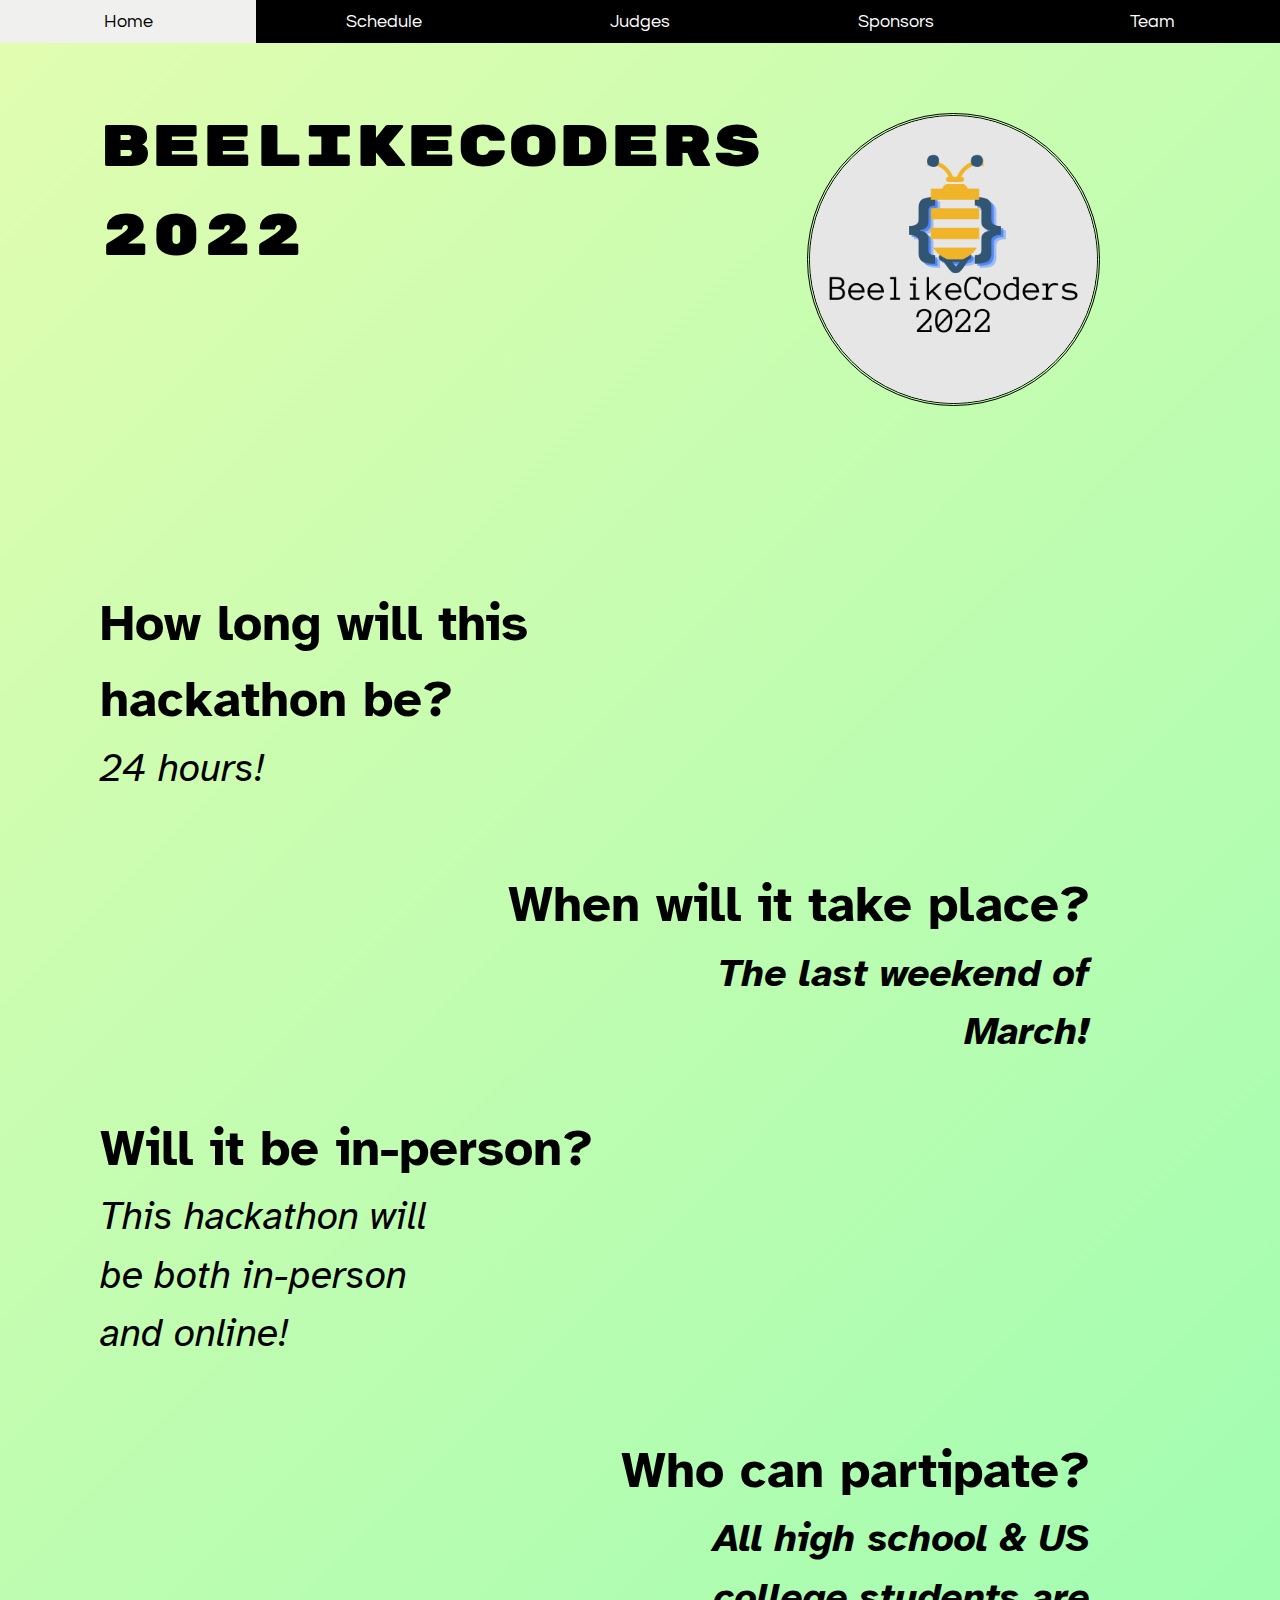
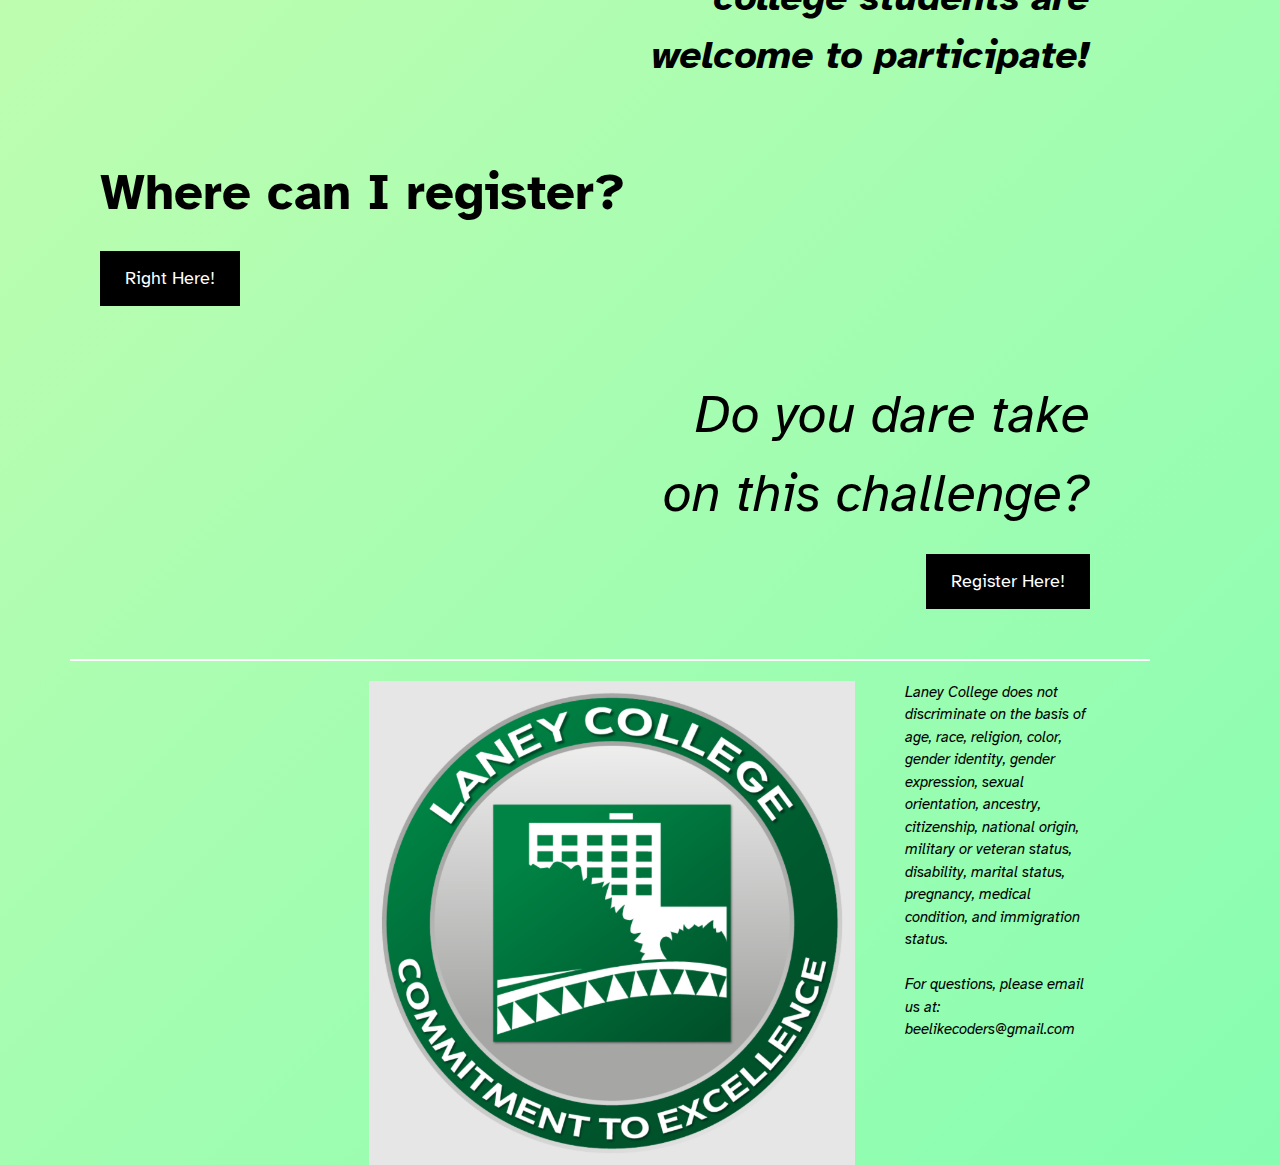
==== index.html @ 4597e3c4 "Update index.html" ====
<!DOCTYPE html>
<html>
  
  <link rel="stylesheet" href="design.css">
  <link rel="stylesheet" href="messagesStyling.css">
  <link rel="stylesheet" href="judgesStylesheet.css">
  <link rel="stylesheet" href="https://www.w3schools.com/w3css/4/w3.css">

<!--Website Icon-->
<link id ="webLogo"rel = "icon" href = "photos/webLogo.png" type = "image/x-icon"> 
<!--done-->

<!--Webpage Title-->
<title>Register Now!</title>
<!--ddone-->

<!--Google Font(s)-->
<link rel="preconnect" href="https://fonts.googleapis.com">
<link rel="preconnect" href="https://fonts.gstatic.com" crossorigin>
<link href="https://fonts.googleapis.com/css2?family=Rubik+Mono+One&display=swap" rel="stylesheet">

<link rel="preconnect" href="https://fonts.googleapis.com">
<link rel="preconnect" href="https://fonts.gstatic.com" crossorigin>
<link href="https://fonts.googleapis.com/css2?family=Questrial&display=swap" rel="stylesheet">

<link rel="preconnect" href="https://fonts.googleapis.com">
<link rel="preconnect" href="https://fonts.gstatic.com" crossorigin>
<link href="https://fonts.googleapis.com/css2?family=Contrail+One&display=swap" rel="stylesheet">

<link rel="preconnect" href="https://fonts.googleapis.com">
<link rel="preconnect" href="https://fonts.gstatic.com" crossorigin>
<link href="https://fonts.googleapis.com/css2?family=Atkinson+Hyperlegible&display=swap" rel="stylesheet">

<link rel="preconnect" href="https://fonts.googleapis.com">
<link rel="preconnect" href="https://fonts.gstatic.com" crossorigin>
<link href="https://fonts.googleapis.com/css2?family=Atkinson+Hyperlegible:ital,wght@1,700&display=swap" rel="stylesheet">
<!--done-->

<!--THE SYNTAX TO LINK A BUTTON TO ANOTHER HTML FILE IS THE FOLLOWING: a href = "judgesPage.html"-->

<head>
  <div class="w3-bar w3-black">
    <a id="menuTab" style="width:20%" a href="index.html"class="menuTab w3-bar-item w3-btn">Home</a>
    <a id="menuTab" style="width:20%" a href="schedulePage.html"class="w3-bar-item w3-btn">Schedule</a>
    <a id="menuTab" style="width:20%" a href="judgesPage.html" class="w3-bar-item w3-btn">Judges</a>
    <a id="menuTab" style="width:20%" a href="sponsorsPage.html"class="w3-bar-item w3-btn">Sponsors</a>
    <a id="menuTab" style="width:20%" a href="team.html"class="w3-bar-item w3-btn">Team</a>
  </div>

    
  <blockquote id="firstHeading">BeeLikeCoders<br>2022</blockquote>
  <div style="text-align: right;">
    
    <div class ="fixedImage right">
      
      <img class="logoSize" src="photos/webLogo.png">
    </div>
    <br> <br> <br> <br> <br> <br> <br>   <br> <br> <br> <br> <br> <br> <br><br> <br> <br> <br> <br> <br> <br>
  <blockquote id="leftText" style="margin-top: 70px; ">How long will this <br>hackathon be?<br></blockquote>
  <blockquote id="leftResponseText">24 hours!<br></blockquote>
  <blockquote id="rightText">When will it take place?</blockquote>
  <blockquote id="rightResponseText">The last weekend of<br>March!</blockquote>
  <blockquote  id="leftText">Will it be in-person?</blockquote>
  <blockquote id="leftResponseText">This hackathon will<br> be both in-person <br>and online!</blockquote>
  <blockquote  id="rightText">Who can partipate?</blockquote>
  <blockquote id="rightResponseText">All high school & US <br>college students are<br> welcome to participate!</blockquote>
  <blockquote id="leftText"style="margin-top: 70px;margin-bottom: 20px;">Where can I register?</blockquote>
  <div class="left">
  <a class ="hereButton"href="https://docs.google.com/forms/d/e/1FAIpQLSe9pr5tA6DZFbzsKHcLod3ih5hoxk2jKizi_QZ96RVuFKWLeg/viewform" target="_blank">Right Here!</a>
  </div>
  <blockquote id="bottomText">Do you dare take<br>on this challenge?</blockquote>
  <div class="right">
  <a class ="hereButton" style="text-align: left;"href="https://docs.google.com/forms/d/e/1FAIpQLSe9pr5tA6DZFbzsKHcLod3ih5hoxk2jKizi_QZ96RVuFKWLeg/viewform" target="_blank">Register Here!</a>
  </div>


</head>
<body>

</body>
<!--BOTTOM OF PAGE-->
<hr class="horizontalLine" style="margin-top: 50px;">


<div class="slideshow-container" style="float: left;  margin-left: 45px; margin-right: 50px">

  <div class="mySlides fade">
    <div class="numbertext"></div>
    <img id="slideshowLogo"src="photos/laney.png" style="width:60%; max-width: 60%;min-width: 60%;">
  
  </div>

  <div class="mySlides fade">
    <div class="numbertext"></div>
    <img id="slideshowLogo"src="photos/ASLC.png" style="width:60%; max-width: 60%;min-width: 60%;">
  
  </div>

  <div class="mySlides fade">
    <div class="numbertext"></div>
    <img id="slideshowLogo"src="photos/EngineeringClub_BCC.png" style="width:60%; max-width: 60%;min-width: 60%;">
  
  </div>
  
  <div class="mySlides fade">
    <div class="numbertext"></div>
    <img id="slideshowLogo"src="photos/bsulogo.png" style="width:60%; max-width: 60%;min-width: 60%;">
  
  </div>

  <div class="mySlides fade">
    <div class="numbertext"></div>
    <img id="slideshowLogo"src="photos/mindfulUnionLogo.png" style="width:60%; max-width: 60%;min-width: 60%;">
  
  </div>
  
  </div>
  
  <div style="text-align:center">
    <span class="dot"></span> <!--if you add another logo image add another one of these-->
    <span class="dot"></span> 
    <span class="dot"></span> 
    <span class="dot"></span> 
    <span class="dot"></span> 
  </div>

    <blockquote id="laneyMessage">Laney College does not discriminate on the basis of age, race, religion, color, gender identity, gender expression, 
      sexual orientation, ancestry, citizenship, national origin, military or veteran status, disability, marital status, pregnancy, medical condition, 
      and immigration status.<br><br>For questions, please email us at: beelikecoders@gmail.com</blockquote>
    
    <script>
      var slideIndex = 0;
      showSlides();
      
      function showSlides() {
        var i;
        var slides = document.getElementsByClassName("mySlides");
        var dots = document.getElementsByClassName("dot");
        for (i = 0; i < slides.length; i++) {
          slides[i].style.display = "none";  
        }
        slideIndex++;
        if (slideIndex > slides.length) {slideIndex = 1}    
        for (i = 0; i < dots.length; i++) {
          dots[i].className = dots[i].className.replace(" active", "");
        }
        slides[slideIndex-1].style.display = "block";  
        dots[slideIndex-1].className += " active";
        setTimeout(showSlides, 2000); // Change image every 2 seconds
      }
      </script>
</html>
---- design.css ----
html, body {
    width: 100%;
    height:100%;
}

.bottom{
    position: static bottom;
    bottom: 0;
    left: 0;
}
  
body {
    background: linear-gradient(-45deg,#FF26B8, #FF28B9, #73DEFE, #74FDB2, #E2FDB0);
    background-size: 900% 900%;
    animation: gradient 15s ease infinite;
}
  
@keyframes gradient {
    0% {
        background-position: 0% 50%;
    }
    50% {
        background-position: 100% 50%;
    }
    100% {
        background-position: 0% 50%;
    }
}

#firstHeading {
    font-family: 'Rubik Mono One', sans-serif;
    font-size: 397%;
    padding-top: none;
    float:left;
    margin-left: 100px; 
}

#leftText {
    font-family: 'Atkinson Hyperlegible', sans-serif;
    font-size: 340%; 
    margin-left: 100px; 
    text-align: left;
    font-weight: bolder;
    margin-bottom: 0px;
    margin-top: 30px;
}

#leftResponseText {
    font-family: 'Atkinson Hyperlegible', sans-serif;
    font-size: 260%; 
    margin-left: 100px; 
    text-align: left;
    margin-bottom: 70px;
    margin-top: 0px;
    font-style: oblique;

}

#rightText {
    font-family: 'Atkinson Hyperlegible', sans-serif;
    font-size: 340%; 
    margin-right: 190px; 
    margin-top: 70px; 
    text-align: right;
    font-weight: bold;
    margin-bottom: 0px;
}

#rightResponseText {
    font-family: 'Atkinson Hyperlegible', sans-serif;
    font-size: 260%;
    margin-right: 190px; 
    text-align: right;
    font-weight: bold;
    margin-bottom: 50px;
    margin-top: 0px;
    font-style: italic;
}

#bottomText {
    font-family: 'Atkinson Hyperlegible', sans-serif;
    font-size: 350%;
    margin-left: 100px; 
    margin-right: 190px; 
    margin-top: 70px; 
    font-style: italic;
    text-align: right;
    margin-bottom: 20px;
}

.highlight{
    text-shadow: -1px 1px 0 white;
}

#laneyMessage {
    font-family: 'Atkinson Hyperlegible', sans-serif;
    font-size: 15px;
    margin-left: 5px;
    margin-right: 190px;  
    margin-top: 10x; 
    font-style: italic;
    text-align: left;
    margin-bottom: 10px;
}
/*HERE BUTTON*/
.hereButton:link, .hereButton:visited {
    font-family: 'Atkinson Hyperlegible', sans-serif;
    background-color: black;
    color: white;
    margin-right: 190px; 
    margin-left: 100px; 
    padding: 14px 25px;
    text-align: center;
    font-size: large;
    text-decoration: none;
    display: inline-block;

  }

  .left{
    text-align: left;
  }
  
  
  .right{
    text-align: right;
  }
  .hereButton:hover, .hereButton:active {
    background-color: grey;
  }

  /*DONE*/
.horizontalLine {

    border: 1px solid white;
    margin-left: 70px;
    margin-right: 130px; 
    margin-top: 90px;
  }

.w3-btn {
    font-style: normal;
    font-family: 'Questrial', sans-serif;
    font-size: 18px;
}
.w3-btn:hover {

    background-color: #F0F1EF;
    color: black;
}
#laneyLogo {
    position: fixed;
    padding: 20px;
}

.logoSize{
    width: 50%;
    max-width: 50%;
    min-width: 50%;
  margin-top: 70px; 
  margin-right: 180px; 
  border-color: black;
  border-radius: 50%;
  border-style: double;
  float: right;

}
.fixedImage{

    position: absolute;
    right: 0px;
    
}
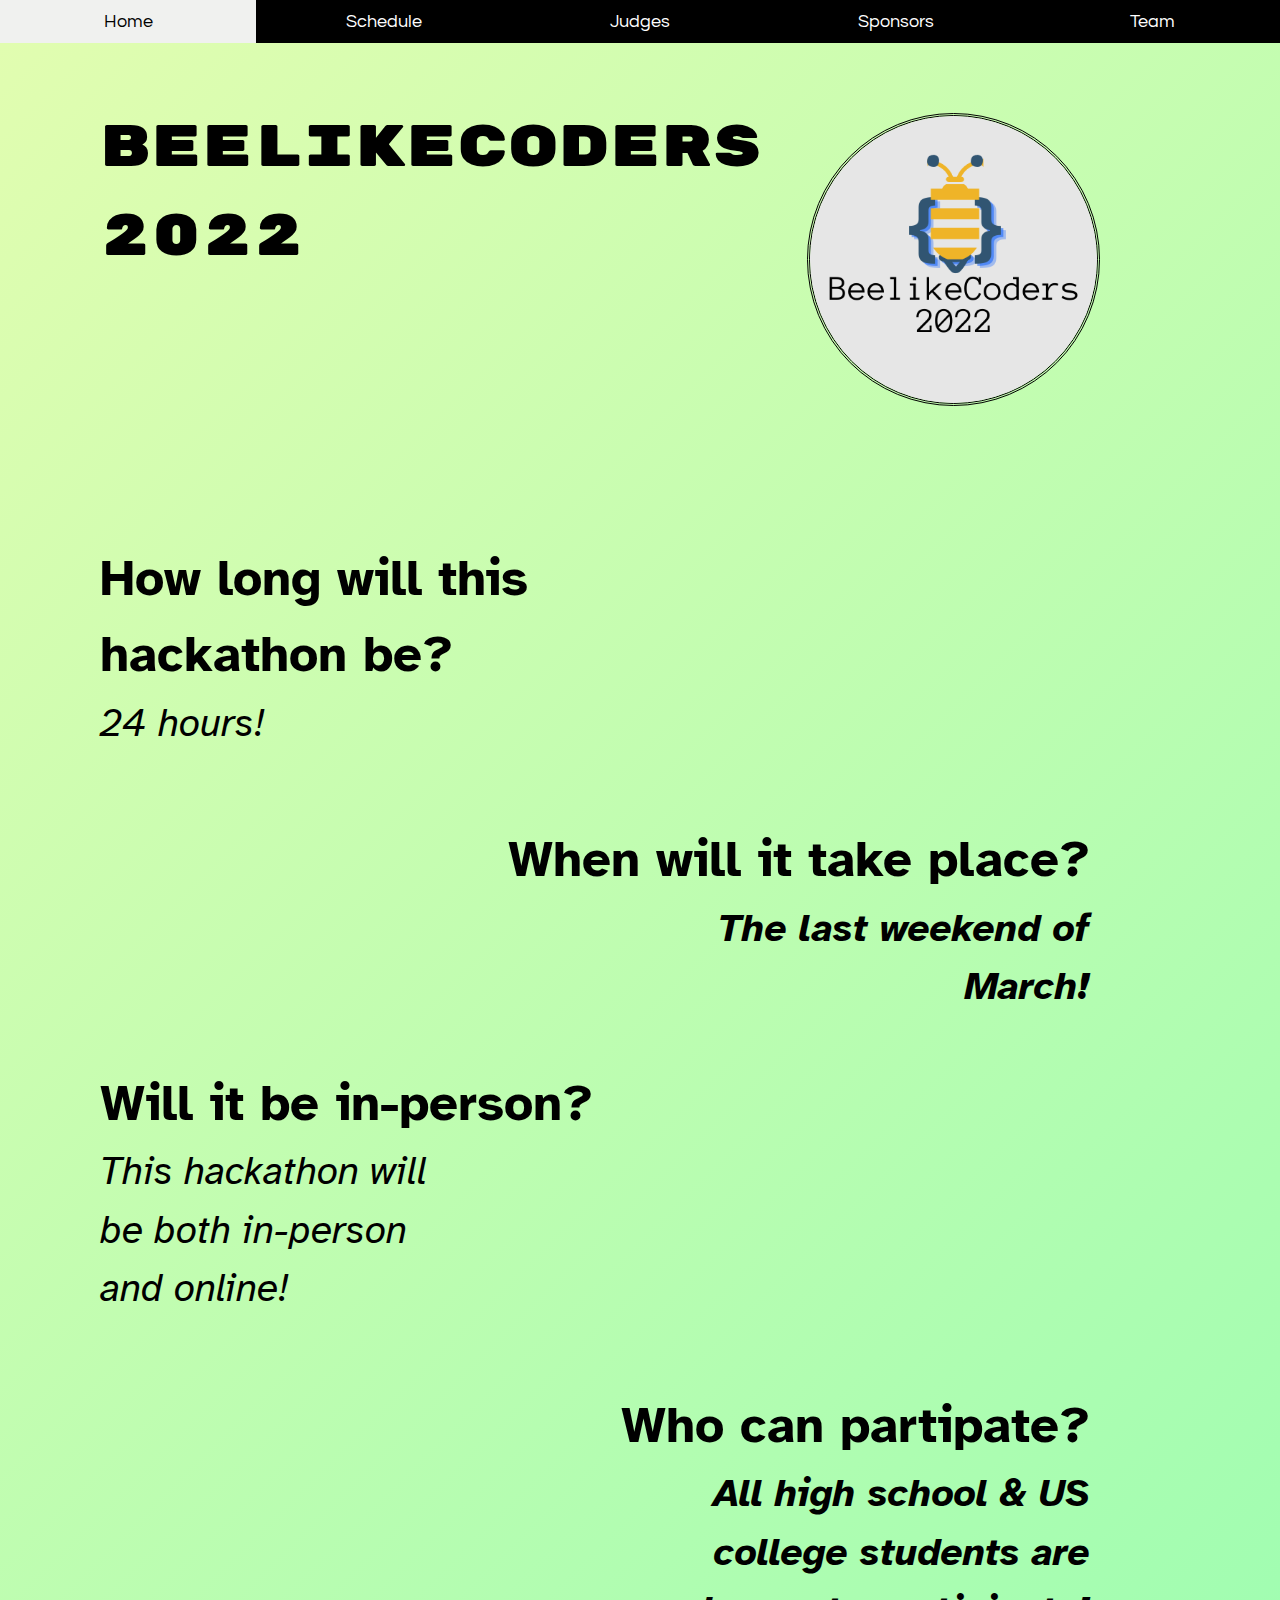
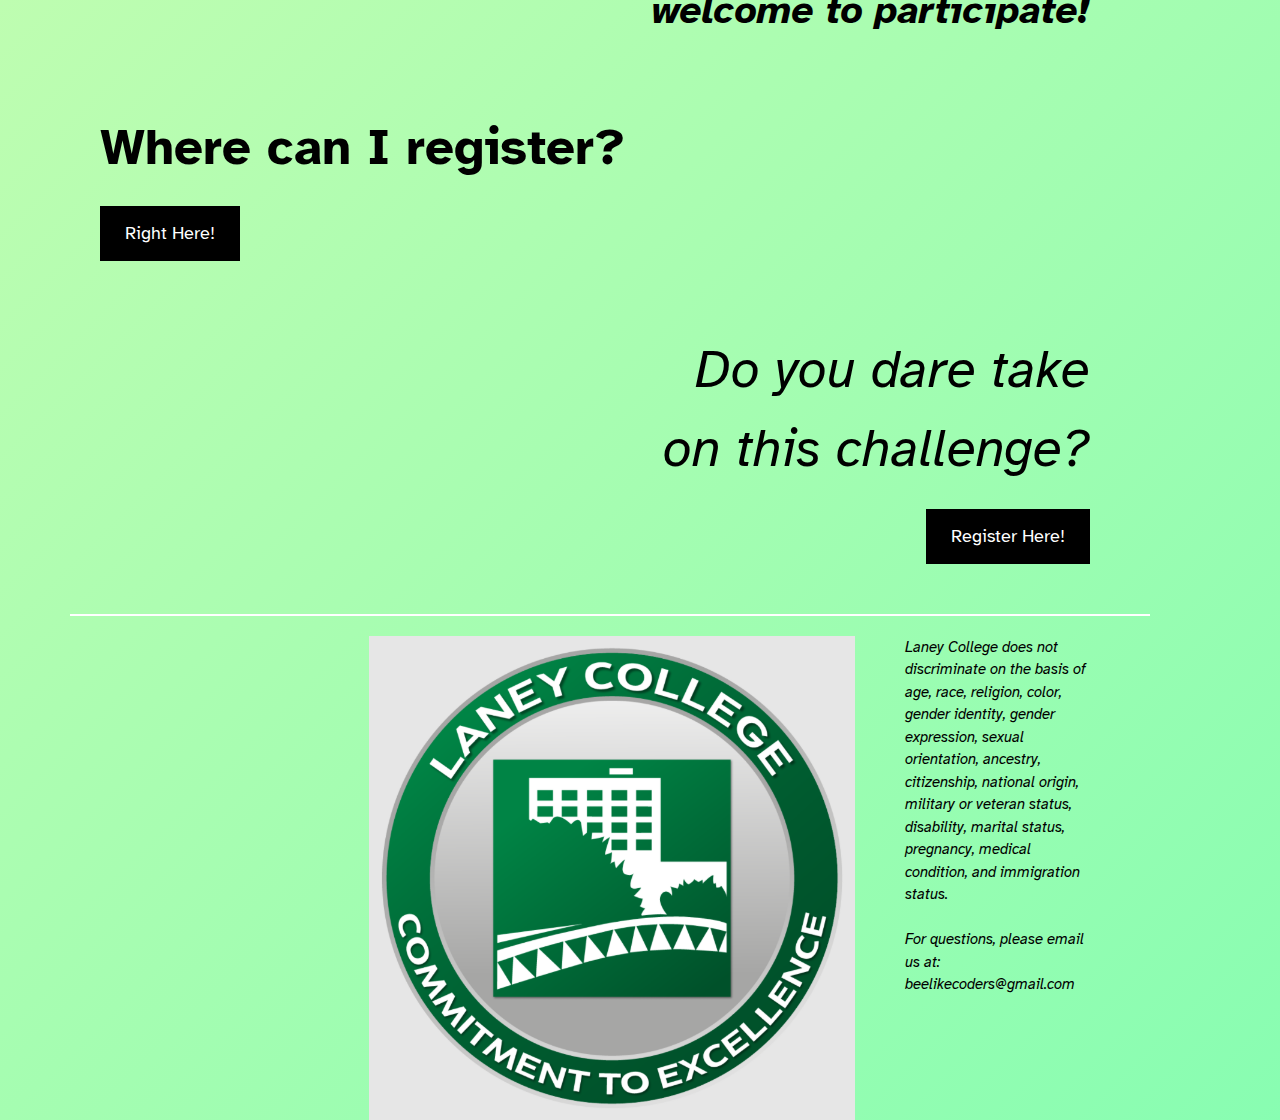
==== commit 5a1b5380: "Update index.html" ====
--- a/index.html
+++ b/index.html
@@ -55,7 +55,7 @@
       
       <img class="logoSize" src="photos/webLogo.png">
     </div>
-    <br> <br> <br> <br> <br> <br> <br>   <br> <br> <br> <br> <br> <br> <br><br> <br> <br> <br> <br> <br> <br>
+    <br> <br> <br> <br> <br> <br> <br>   <br> <br> <br> <br> <br> <br> <br><br> <br> <br> <br> <br> 
   <blockquote id="leftText" style="margin-top: 70px; ">How long will this <br>hackathon be?<br></blockquote>
   <blockquote id="leftResponseText">24 hours!<br></blockquote>
   <blockquote id="rightText">When will it take place?</blockquote>
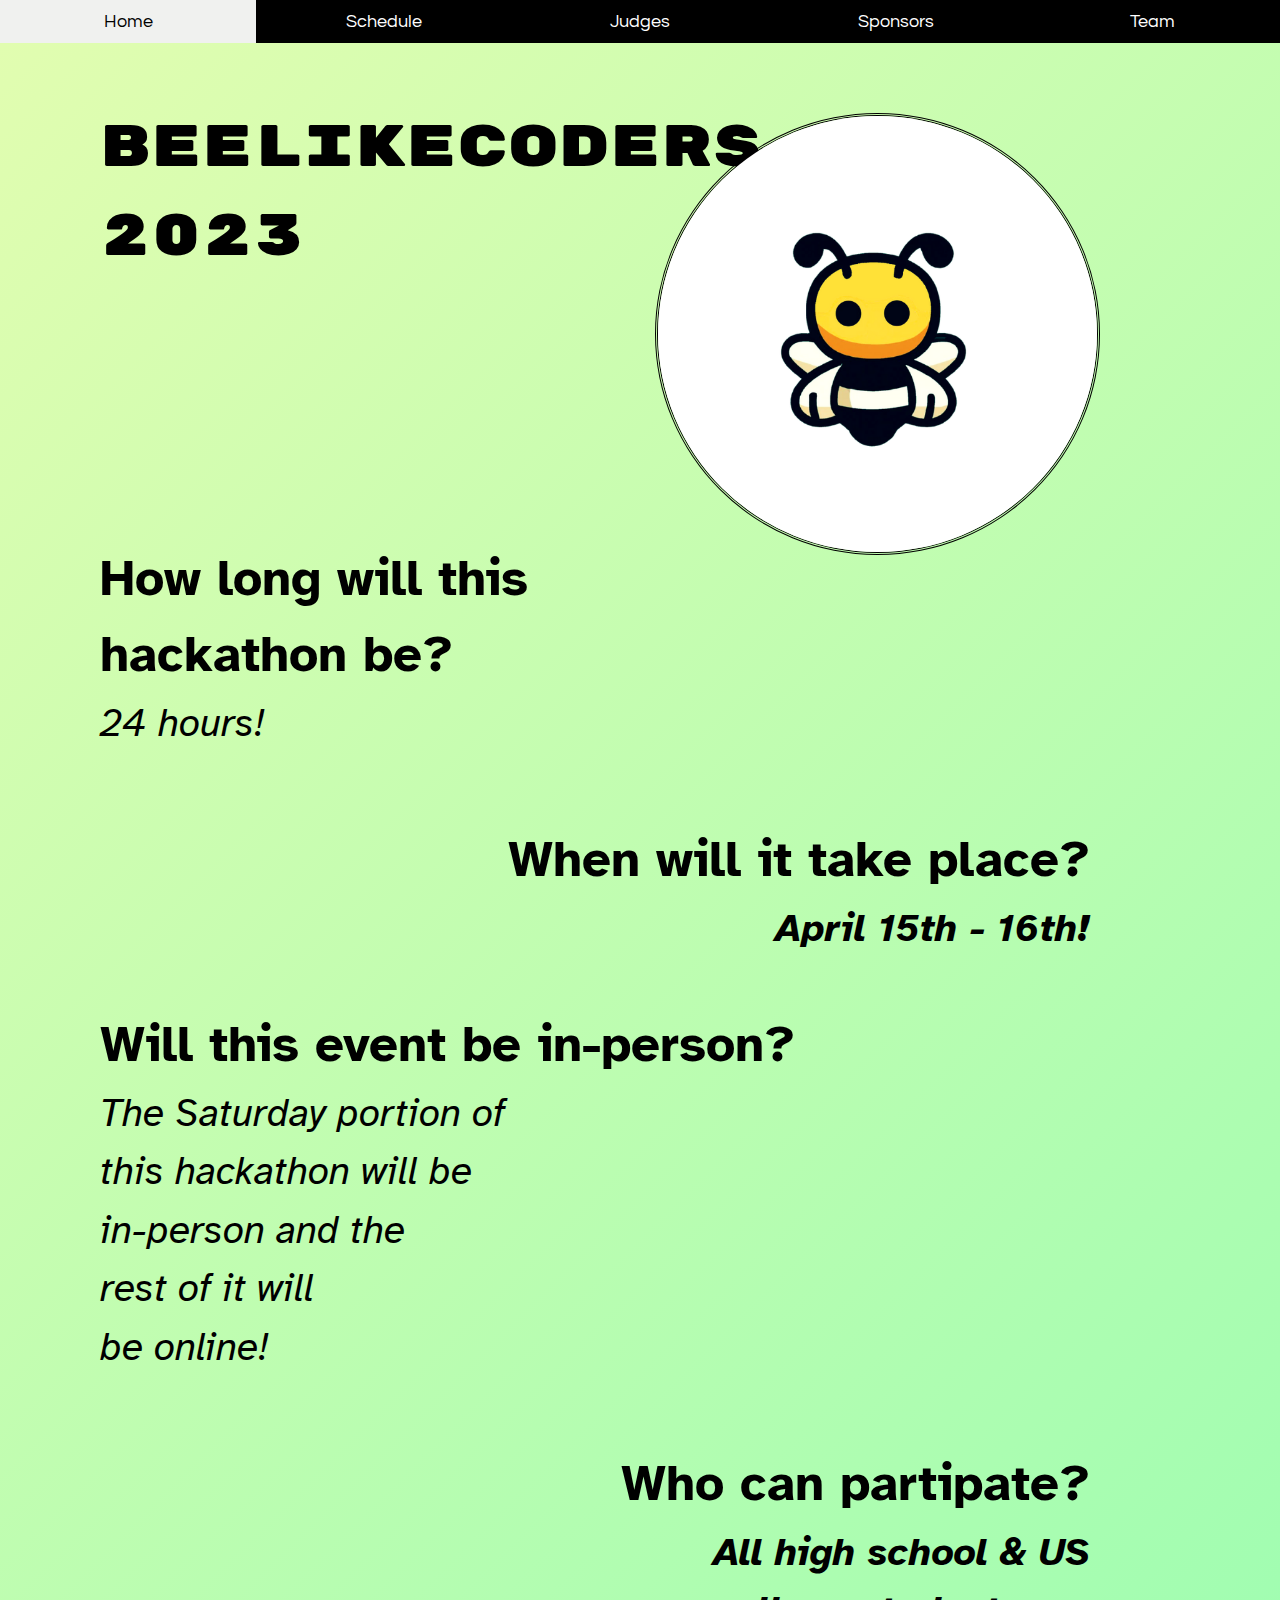
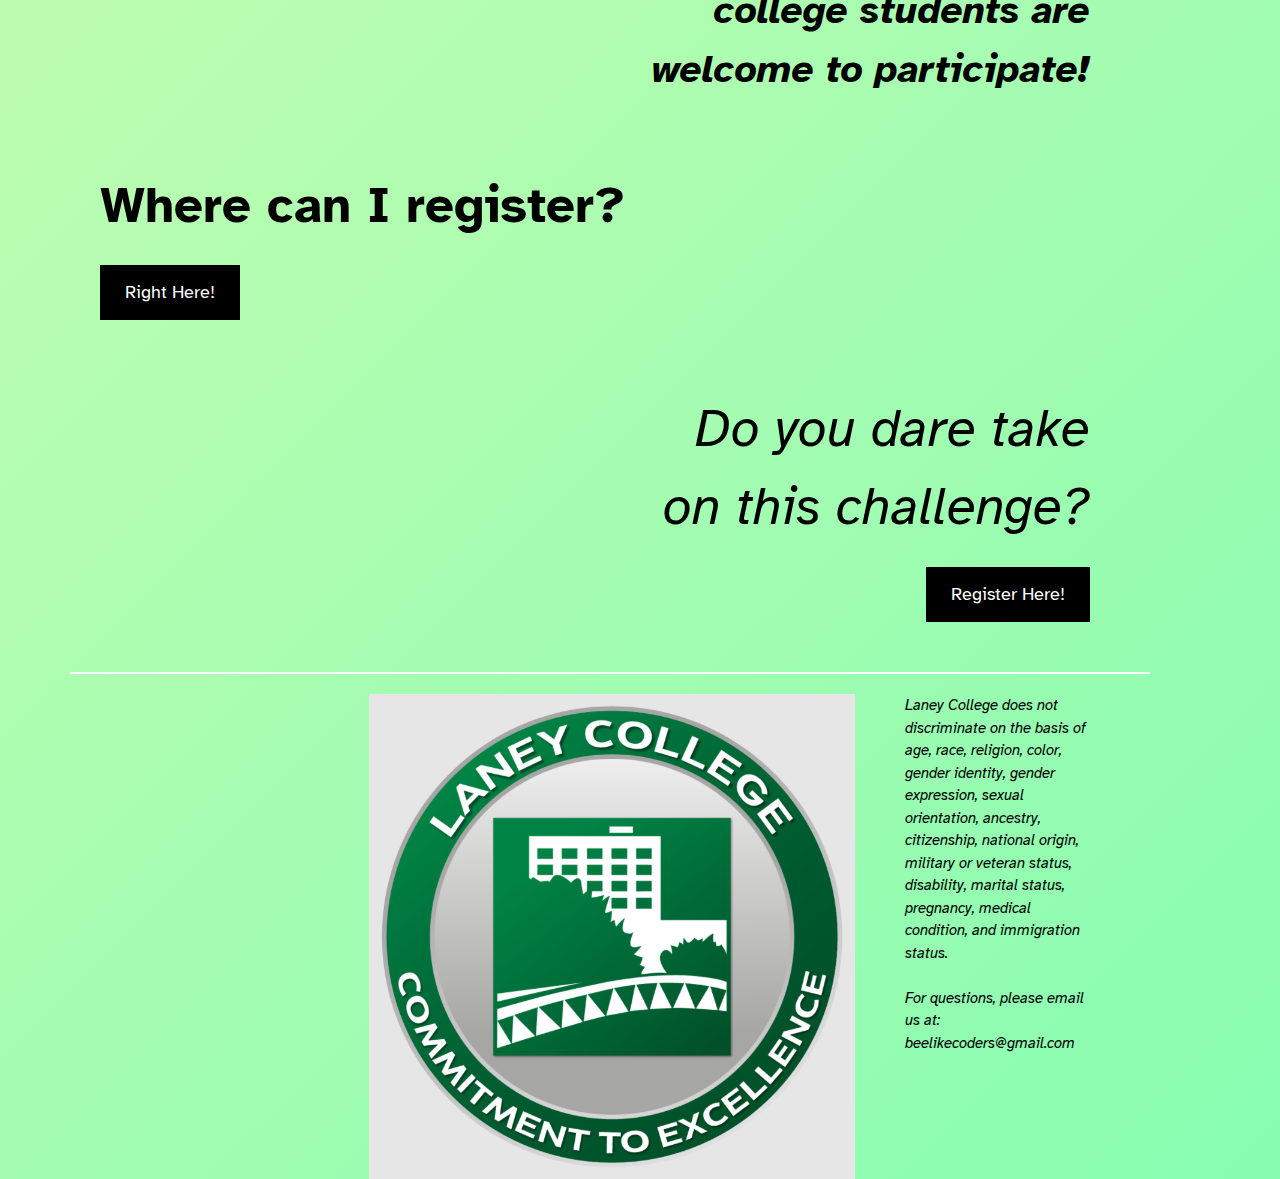
==== commit 0c2931d7: "Update index.html" ====
--- a/index.html
+++ b/index.html
@@ -7,7 +7,7 @@
   <link rel="stylesheet" href="https://www.w3schools.com/w3css/4/w3.css">
 
 <!--Website Icon-->
-<link id ="webLogo"rel = "icon" href = "photos/webLogo.png" type = "image/x-icon"> 
+<link id ="webLogo"rel = "icon" href = "photos/beelikecoders2023_logo.png" type = "image/x-icon"> 
 <!--done-->
 
 <!--Webpage Title-->
@@ -48,20 +48,20 @@
   </div>
 
     
-  <blockquote id="firstHeading">BeeLikeCoders<br>2022</blockquote>
+  <blockquote id="firstHeading">BeeLikeCoders<br>2023</blockquote>
   <div style="text-align: right;">
     
     <div class ="fixedImage right">
       
-      <img class="logoSize" src="photos/webLogo.png">
+      <img class="logoSize" src="photos/beelikecoders2023_logo.png">
     </div>
     <br> <br> <br> <br> <br> <br> <br>   <br> <br> <br> <br> <br> <br> <br><br> <br> <br> <br> <br> 
   <blockquote id="leftText" style="margin-top: 70px; ">How long will this <br>hackathon be?<br></blockquote>
   <blockquote id="leftResponseText">24 hours!<br></blockquote>
   <blockquote id="rightText">When will it take place?</blockquote>
-  <blockquote id="rightResponseText">The last weekend of<br>March!</blockquote>
-  <blockquote  id="leftText">Will it be in-person?</blockquote>
-  <blockquote id="leftResponseText">This hackathon will<br> be both in-person <br>and online!</blockquote>
+  <blockquote id="rightResponseText">April 15th - 16th!<br></blockquote>
+  <blockquote  id="leftText">Will this event be in-person?</blockquote>
+  <blockquote id="leftResponseText">The Saturday portion of <br>this hackathon will be<br>in-person and the<br>rest of it will<br>be online!</blockquote>
   <blockquote  id="rightText">Who can partipate?</blockquote>
   <blockquote id="rightResponseText">All high school & US <br>college students are<br> welcome to participate!</blockquote>
   <blockquote id="leftText"style="margin-top: 70px;margin-bottom: 20px;">Where can I register?</blockquote>
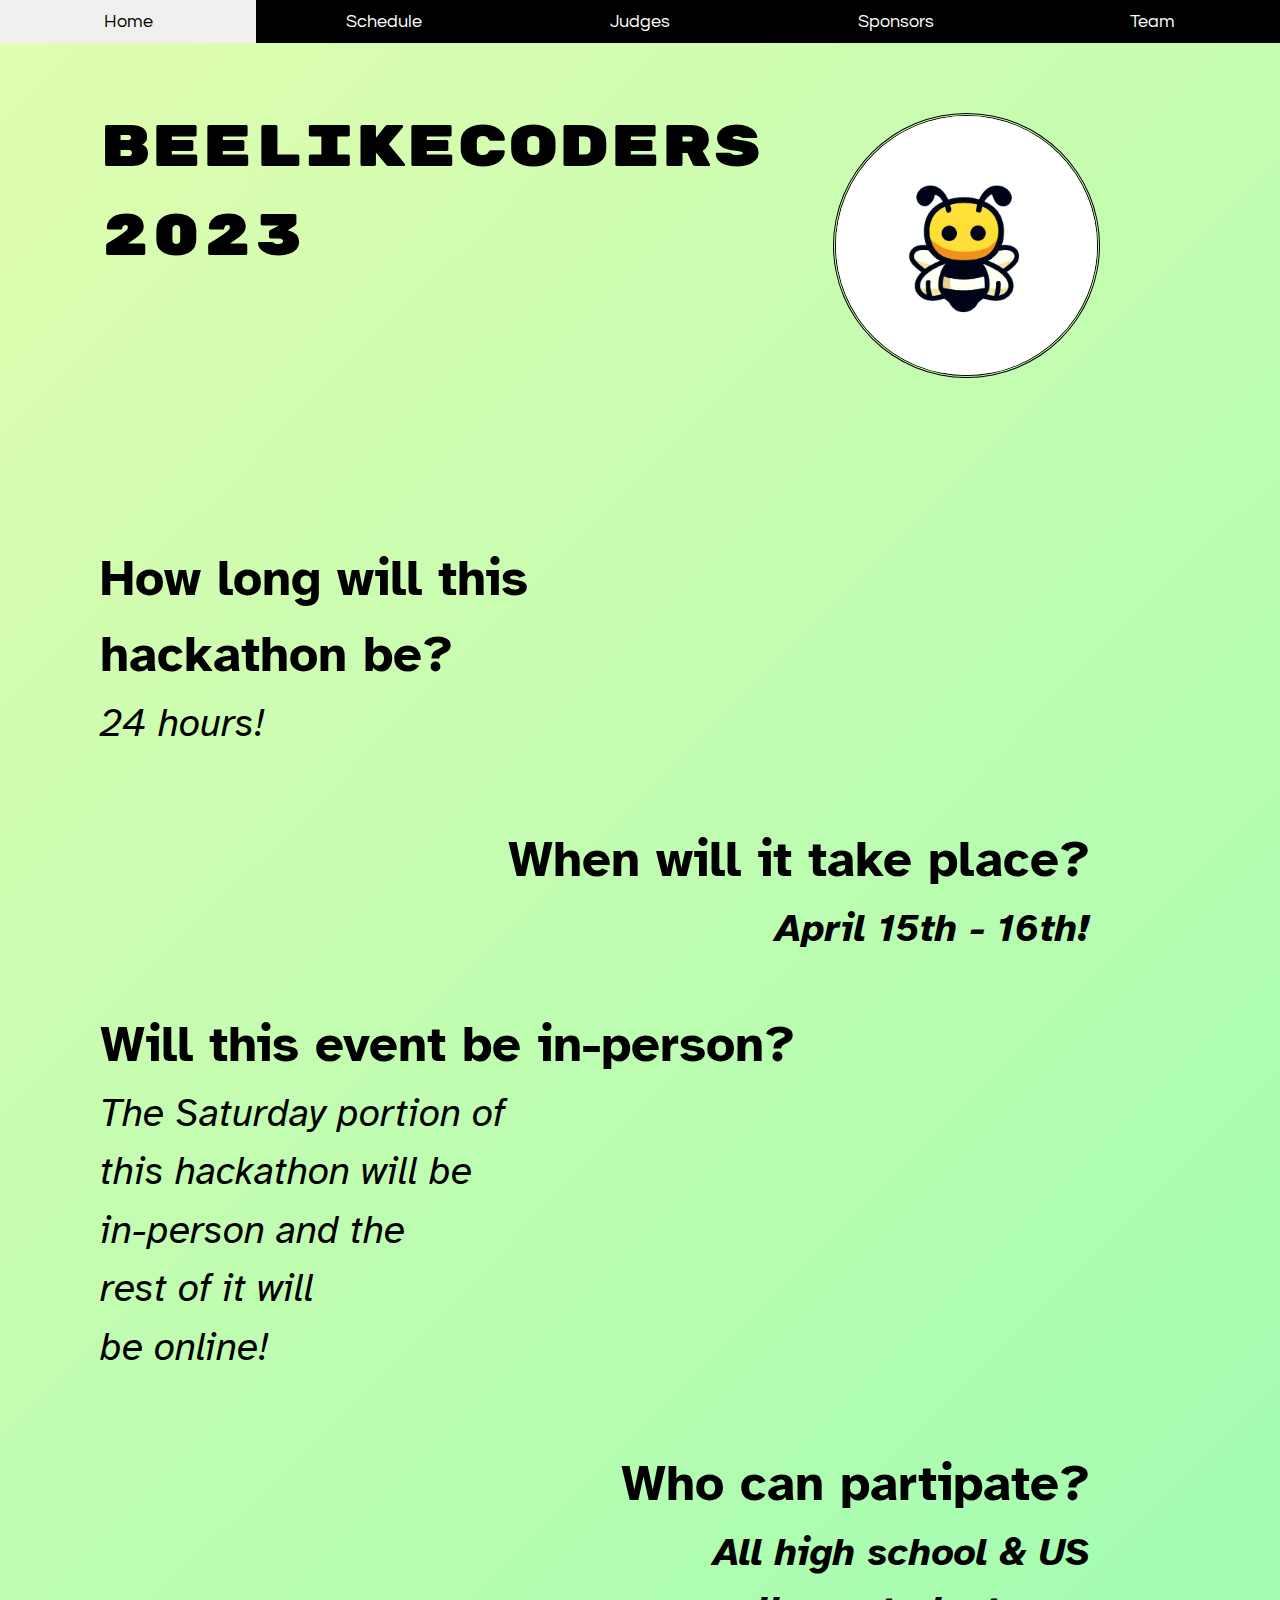
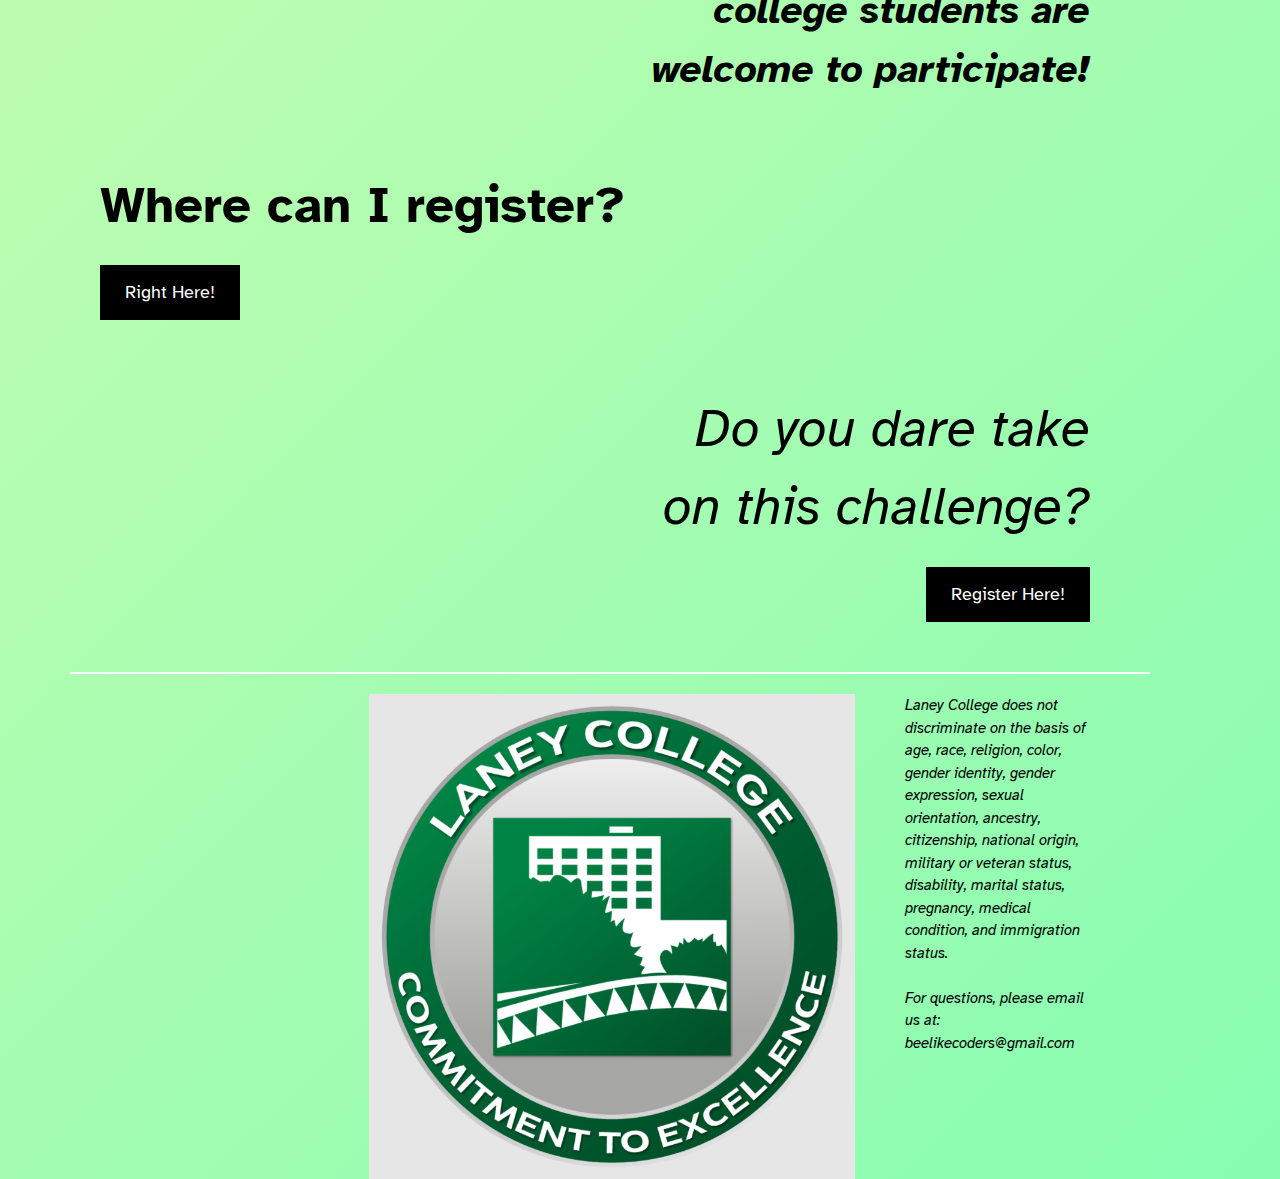
==== commit 5f2caef9: "Update index.html" ====
--- a/index.html
+++ b/index.html
@@ -7,7 +7,7 @@
   <link rel="stylesheet" href="https://www.w3schools.com/w3css/4/w3.css">
 
 <!--Website Icon-->
-<link id ="webLogo"rel = "icon" href = "photos/beelikecoders2023_logo.png" type = "image/x-icon"> 
+<link id ="webLogo"rel = "icon" href = "photos/beelikecoders2023_logoUpclose.png" type = "image/x-icon"> 
 <!--done-->
 
 <!--Webpage Title-->
@@ -81,7 +81,7 @@
 <!--BOTTOM OF PAGE-->
 <hr class="horizontalLine" style="margin-top: 50px;">
 
-
+<!-- LOGO SLIDESHOW-->
 <div class="slideshow-container" style="float: left;  margin-left: 45px; margin-right: 50px">
 
   <div class="mySlides fade">
@@ -115,6 +115,8 @@
   </div>
   
   </div>
+  
+  <!-- END OF SLIDESHOW-->
   
   <div style="text-align:center">
     <span class="dot"></span> <!--if you add another logo image add another one of these-->
--- a/design.css
+++ b/design.css
@@ -154,9 +154,9 @@
 }
 
 .logoSize{
-    width: 50%;
-    max-width: 50%;
-    min-width: 50%;
+    width: 30%;
+    max-width: 30%;
+    min-width: 30%;
   margin-top: 70px; 
   margin-right: 180px; 
   border-color: black;
@@ -171,3 +171,11 @@
     right: 0px;
     
 }
+
+.scheduleImg{
+    margin-top: 50px;
+    text-align: center;
+    margin-left: 300px; 
+    margin-right: 300px;
+  
+}
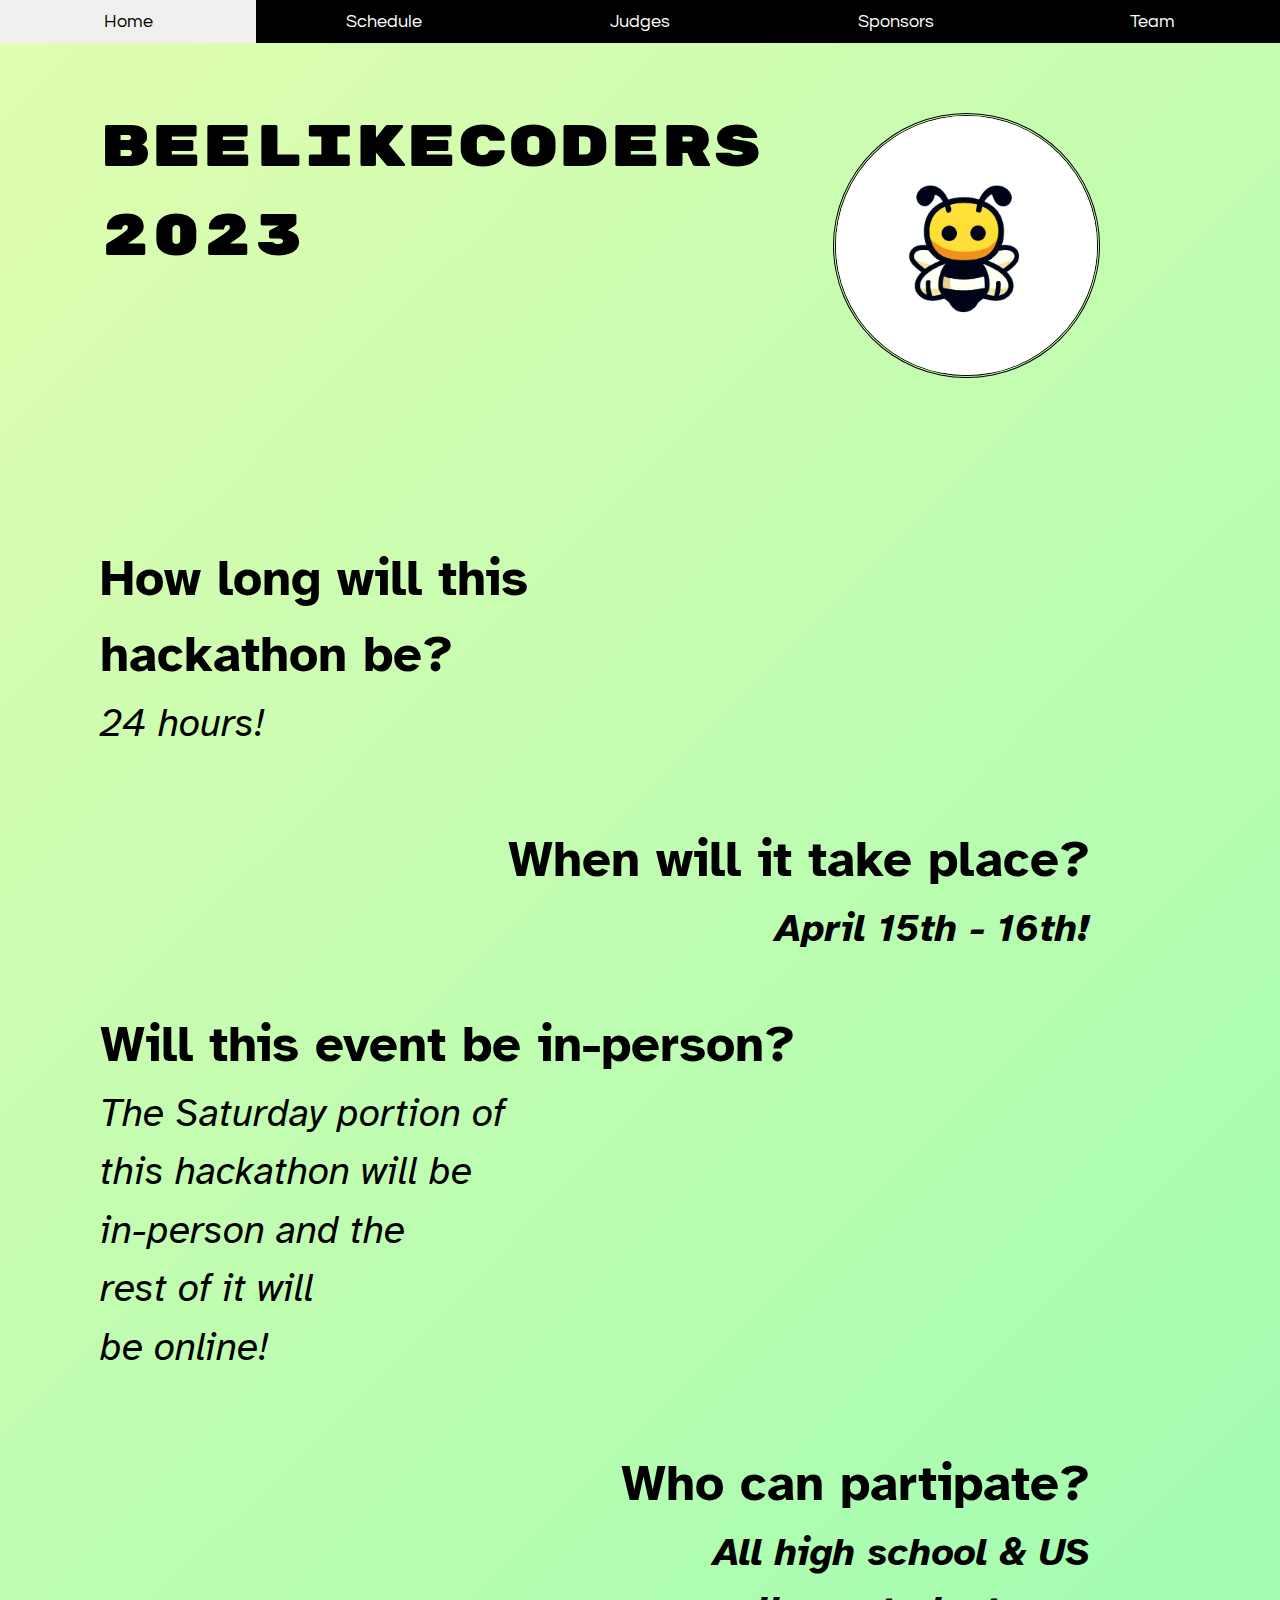
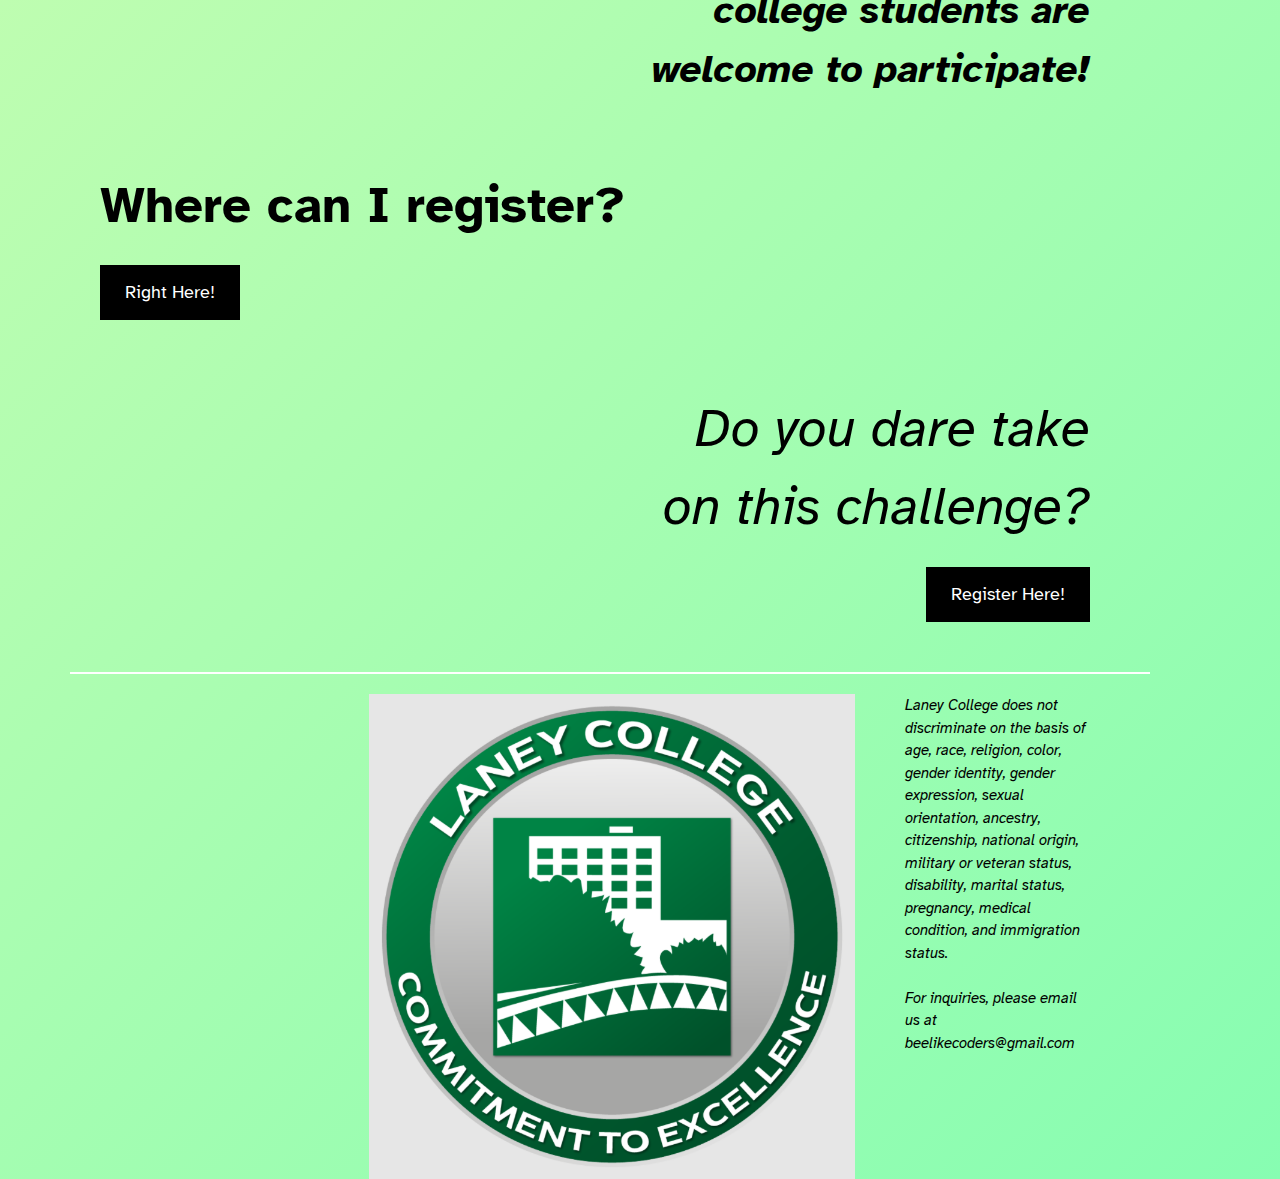
==== commit 03951009: "Update index.html" ====
--- a/index.html
+++ b/index.html
@@ -128,7 +128,7 @@
 
     <blockquote id="laneyMessage">Laney College does not discriminate on the basis of age, race, religion, color, gender identity, gender expression, 
       sexual orientation, ancestry, citizenship, national origin, military or veteran status, disability, marital status, pregnancy, medical condition, 
-      and immigration status.<br><br>For questions, please email us at: beelikecoders@gmail.com</blockquote>
+      and immigration status.<br><br>For inquiries, please email us at beelikecoders@gmail.com</blockquote>
     
     <script>
       var slideIndex = 0;
